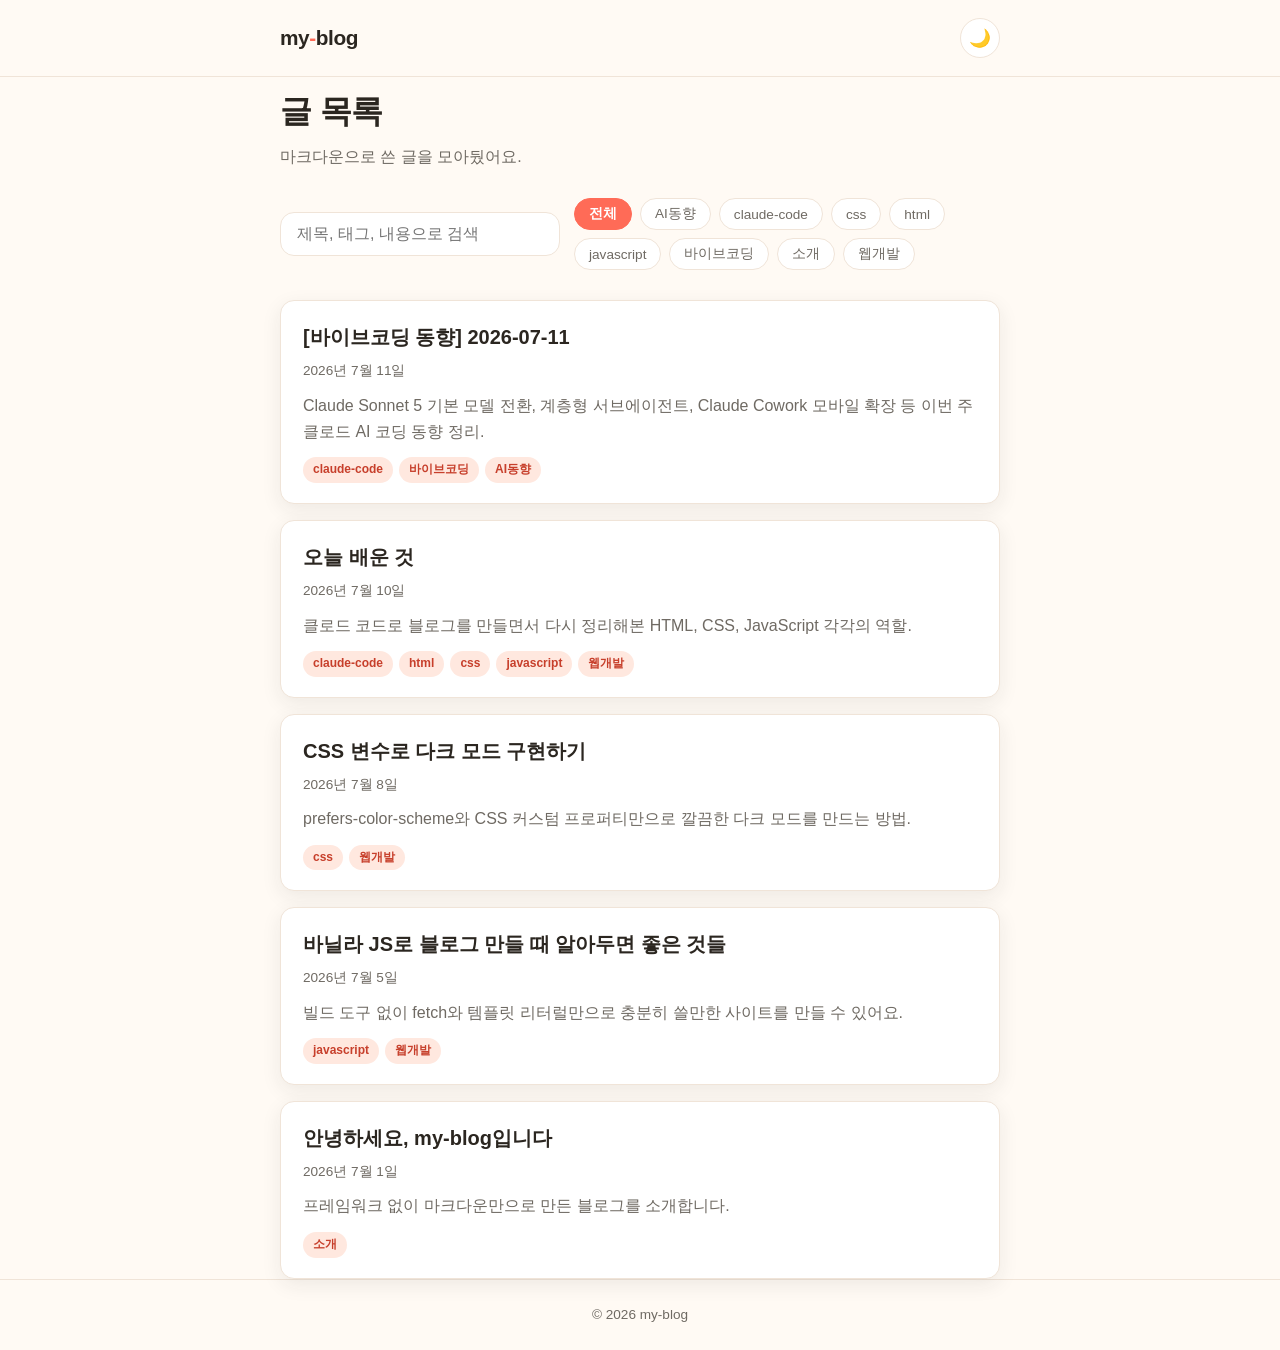
==== index.html @ 606b5c34 "Initial commit: static markdown blog Vanilla HTML/CSS/JS blog with client-side markdown rendering, t" ====
<!DOCTYPE html>
<html lang="ko">
<head>
  <meta charset="UTF-8" />
  <meta name="viewport" content="width=device-width, initial-scale=1.0" />
  <title>my-blog</title>
  <meta name="description" content="마크다운으로 쓴 글을 모아둔 블로그" />
  <link rel="stylesheet" href="css/style.css" />
  <link rel="stylesheet" id="hljs-theme-light" href="vendor/hljs-light.min.css" />
  <link rel="stylesheet" id="hljs-theme-dark" href="vendor/hljs-dark.min.css" />
</head>
<body>
  <header class="site-header">
    <div class="container">
      <a class="site-title" href="index.html">my<span class="dot">-</span>blog</a>
      <button id="theme-toggle" class="theme-toggle" type="button" aria-label="테마 전환">🌙</button>
    </div>
  </header>

  <main class="container">
    <h1 class="page-title">글 목록</h1>
    <p class="page-subtitle">마크다운으로 쓴 글을 모아뒀어요.</p>

    <div class="controls">
      <input
        id="search-input"
        class="search-input"
        type="search"
        placeholder="제목, 태그, 내용으로 검색"
      />
      <div id="tag-filters" class="tag-filters"></div>
    </div>

    <ul id="post-list" class="post-list"></ul>
    <p id="empty-state" class="empty-state" hidden>조건에 맞는 글이 없어요.</p>
  </main>

  <footer class="site-footer">
    <div class="container">© 2026 my-blog</div>
  </footer>

  <script src="vendor/marked.min.js"></script>
  <script src="vendor/highlight.min.js"></script>
  <script src="js/theme.js"></script>
  <script src="js/render.js"></script>
  <script src="js/search.js"></script>
  <script src="js/app.js"></script>
</body>
</html>
---- css/style.css ----
/* ===== Theme tokens ===== */
:root {
  --bg: #fffaf4;
  --surface: #ffffff;
  --surface-hover: #fff3ea;
  --text: #2b2620;
  --text-muted: #6f6a63;
  --border: #f0e4d8;
  --accent: #ff6b57;
  --accent-2: #12b8a6;
  --accent-contrast: #ffffff;
  --shadow: 0 6px 20px rgba(43, 38, 32, 0.08);
  --radius: 14px;
  --code-bg: #f6f1ea;
  --tag-bg: #ffe8df;
  --tag-text: #c73f2b;
}

@media (prefers-color-scheme: dark) {
  :root {
    --bg: #15171c;
    --surface: #1d2027;
    --surface-hover: #262a33;
    --text: #eee9e2;
    --text-muted: #a19c93;
    --border: #2c303a;
    --accent: #ff8a75;
    --accent-2: #35d6c2;
    --accent-contrast: #15171c;
    --shadow: 0 6px 24px rgba(0, 0, 0, 0.4);
    --code-bg: #12141a;
    --tag-bg: #3a2620;
    --tag-text: #ffb199;
  }
}

/* Manual toggle wins over system preference */
:root[data-theme="light"] {
  --bg: #fffaf4;
  --surface: #ffffff;
  --surface-hover: #fff3ea;
  --text: #2b2620;
  --text-muted: #6f6a63;
  --border: #f0e4d8;
  --accent: #ff6b57;
  --accent-2: #12b8a6;
  --accent-contrast: #ffffff;
  --shadow: 0 6px 20px rgba(43, 38, 32, 0.08);
  --code-bg: #f6f1ea;
  --tag-bg: #ffe8df;
  --tag-text: #c73f2b;
}

:root[data-theme="dark"] {
  --bg: #15171c;
  --surface: #1d2027;
  --surface-hover: #262a33;
  --text: #eee9e2;
  --text-muted: #a19c93;
  --border: #2c303a;
  --accent: #ff8a75;
  --accent-2: #35d6c2;
  --accent-contrast: #15171c;
  --shadow: 0 6px 24px rgba(0, 0, 0, 0.4);
  --code-bg: #12141a;
  --tag-bg: #3a2620;
  --tag-text: #ffb199;
}

/* ===== Reset ===== */
* {
  box-sizing: border-box;
}

html {
  color-scheme: light dark;
}

body {
  margin: 0;
  background: var(--bg);
  color: var(--text);
  font-family: -apple-system, BlinkMacSystemFont, "Segoe UI", Roboto,
    "Apple SD Gothic Neo", "Noto Sans KR", "Malgun Gothic", sans-serif;
  line-height: 1.65;
  -webkit-font-smoothing: antialiased;
  transition: background-color 0.2s ease, color 0.2s ease;
}

a {
  color: var(--accent);
  text-decoration: none;
}

a:hover {
  text-decoration: underline;
}

img {
  max-width: 100%;
  border-radius: var(--radius);
}

/* ===== Layout ===== */
.container {
  max-width: 760px;
  margin: 0 auto;
  padding: 0 20px;
}

.site-header {
  border-bottom: 1px solid var(--border);
  padding: 18px 0;
  position: sticky;
  top: 0;
  background: var(--bg);
  z-index: 10;
}

.site-header .container {
  display: flex;
  align-items: center;
  justify-content: space-between;
  gap: 12px;
}

.site-title {
  font-size: 1.3rem;
  font-weight: 800;
  color: var(--text);
  letter-spacing: -0.02em;
}

.site-title:hover {
  text-decoration: none;
  opacity: 0.85;
}

.site-title .dot {
  color: var(--accent);
}

.theme-toggle {
  border: 1px solid var(--border);
  background: var(--surface);
  color: var(--text);
  border-radius: 999px;
  width: 40px;
  height: 40px;
  font-size: 1.1rem;
  cursor: pointer;
  display: flex;
  align-items: center;
  justify-content: center;
  flex-shrink: 0;
  transition: background-color 0.15s ease, transform 0.15s ease;
}

.theme-toggle:hover {
  background: var(--surface-hover);
  transform: translateY(-1px);
}

main {
  padding: 32px 0 64px;
}

.page-title {
  font-size: 2rem;
  margin: 8px 0 6px;
  letter-spacing: -0.02em;
}

.page-subtitle {
  color: var(--text-muted);
  margin: 0 0 28px;
}

/* ===== Controls (search + tags) ===== */
.controls {
  display: flex;
  flex-direction: column;
  gap: 14px;
  margin-bottom: 30px;
}

.search-input {
  width: 100%;
  padding: 12px 16px;
  border-radius: var(--radius);
  border: 1px solid var(--border);
  background: var(--surface);
  color: var(--text);
  font-size: 1rem;
}

.search-input:focus {
  outline: 2px solid var(--accent);
  outline-offset: 1px;
}

.tag-filters {
  display: flex;
  flex-wrap: wrap;
  gap: 8px;
}

.tag-pill {
  border: 1px solid var(--border);
  background: var(--surface);
  color: var(--text-muted);
  border-radius: 999px;
  padding: 6px 14px;
  font-size: 0.85rem;
  cursor: pointer;
  transition: all 0.15s ease;
}

.tag-pill:hover {
  background: var(--surface-hover);
}

.tag-pill.active {
  background: var(--accent);
  border-color: var(--accent);
  color: var(--accent-contrast);
  font-weight: 600;
}

/* ===== Post list ===== */
.post-list {
  display: flex;
  flex-direction: column;
  gap: 16px;
  list-style: none;
  margin: 0;
  padding: 0;
}

.post-card {
  background: var(--surface);
  border: 1px solid var(--border);
  border-radius: var(--radius);
  padding: 20px 22px;
  box-shadow: var(--shadow);
  transition: transform 0.15s ease, border-color 0.15s ease;
}

.post-card:hover {
  transform: translateY(-2px);
  border-color: var(--accent);
}

.post-card a.post-card-link {
  color: var(--text);
  text-decoration: none;
}

.post-card-title {
  font-size: 1.25rem;
  font-weight: 700;
  margin: 0 0 6px;
}

.post-meta {
  color: var(--text-muted);
  font-size: 0.85rem;
  margin-bottom: 10px;
}

.post-excerpt {
  color: var(--text-muted);
  margin: 0 0 12px;
}

.post-tags {
  display: flex;
  flex-wrap: wrap;
  gap: 6px;
}

.tag-badge {
  background: var(--tag-bg);
  color: var(--tag-text);
  border-radius: 999px;
  padding: 3px 10px;
  font-size: 0.75rem;
  font-weight: 600;
}

.empty-state {
  color: var(--text-muted);
  text-align: center;
  padding: 40px 0;
}

/* ===== Single post ===== */
.post-header {
  margin-bottom: 28px;
}

.back-link {
  display: inline-block;
  margin-bottom: 18px;
  font-size: 0.9rem;
  color: var(--text-muted);
}

.post-header .post-card-title {
  font-size: 2rem;
  margin-bottom: 10px;
}

.post-content {
  font-size: 1.05rem;
}

.post-content h1,
.post-content h2,
.post-content h3 {
  letter-spacing: -0.01em;
  margin-top: 2em;
}

.post-content p {
  margin: 1.1em 0;
}

.post-content blockquote {
  margin: 1.4em 0;
  padding: 4px 20px;
  border-left: 4px solid var(--accent-2);
  background: var(--surface);
  border-radius: 0 var(--radius) var(--radius) 0;
  color: var(--text-muted);
}

.post-content code {
  background: var(--code-bg);
  padding: 2px 6px;
  border-radius: 6px;
  font-size: 0.9em;
}

.post-content pre {
  background: var(--code-bg);
  border-radius: var(--radius);
  padding: 16px;
  overflow-x: auto;
  border: 1px solid var(--border);
}

.post-content pre code {
  background: none;
  padding: 0;
}

.post-content ul,
.post-content ol {
  padding-left: 1.4em;
}

.post-content hr {
  border: none;
  border-top: 1px solid var(--border);
  margin: 2.5em 0;
}

/* ===== Footer ===== */
.site-footer {
  border-top: 1px solid var(--border);
  color: var(--text-muted);
  font-size: 0.85rem;
  text-align: center;
  padding: 24px 0;
}

/* ===== Responsive ===== */
@media (min-width: 640px) {
  .controls {
    flex-direction: row;
    align-items: center;
  }

  .search-input {
    max-width: 280px;
  }
}

@media (max-width: 480px) {
  .page-title {
    font-size: 1.6rem;
  }

  .post-header .post-card-title {
    font-size: 1.5rem;
  }

  .post-card {
    padding: 16px;
  }
}
---- vendor/hljs-light.min.css ----
pre code.hljs{display:block;overflow-x:auto;padding:1em}code.hljs{padding:3px 5px}/*!
  Theme: GitHub
  Description: Light theme as seen on github.com
  Author: github.com
  Maintainer: @Hirse
  Updated: 2021-05-15

  Outdated base version: https://github.com/primer/github-syntax-light
  Current colors taken from GitHub's CSS
*/.hljs{color:#24292e;background:#fff}.hljs-doctag,.hljs-keyword,.hljs-meta .hljs-keyword,.hljs-template-tag,.hljs-template-variable,.hljs-type,.hljs-variable.language_{color:#d73a49}.hljs-title,.hljs-title.class_,.hljs-title.class_.inherited__,.hljs-title.function_{color:#6f42c1}.hljs-attr,.hljs-attribute,.hljs-literal,.hljs-meta,.hljs-number,.hljs-operator,.hljs-selector-attr,.hljs-selector-class,.hljs-selector-id,.hljs-variable{color:#005cc5}.hljs-meta .hljs-string,.hljs-regexp,.hljs-string{color:#032f62}.hljs-built_in,.hljs-symbol{color:#e36209}.hljs-code,.hljs-comment,.hljs-formula{color:#6a737d}.hljs-name,.hljs-quote,.hljs-selector-pseudo,.hljs-selector-tag{color:#22863a}.hljs-subst{color:#24292e}.hljs-section{color:#005cc5;font-weight:700}.hljs-bullet{color:#735c0f}.hljs-emphasis{color:#24292e;font-style:italic}.hljs-strong{color:#24292e;font-weight:700}.hljs-addition{color:#22863a;background-color:#f0fff4}.hljs-deletion{color:#b31d28;background-color:#ffeef0}
---- vendor/hljs-dark.min.css ----
pre code.hljs{display:block;overflow-x:auto;padding:1em}code.hljs{padding:3px 5px}/*!
  Theme: GitHub Dark
  Description: Dark theme as seen on github.com
  Author: github.com
  Maintainer: @Hirse
  Updated: 2021-05-15

  Outdated base version: https://github.com/primer/github-syntax-dark
  Current colors taken from GitHub's CSS
*/.hljs{color:#c9d1d9;background:#0d1117}.hljs-doctag,.hljs-keyword,.hljs-meta .hljs-keyword,.hljs-template-tag,.hljs-template-variable,.hljs-type,.hljs-variable.language_{color:#ff7b72}.hljs-title,.hljs-title.class_,.hljs-title.class_.inherited__,.hljs-title.function_{color:#d2a8ff}.hljs-attr,.hljs-attribute,.hljs-literal,.hljs-meta,.hljs-number,.hljs-operator,.hljs-selector-attr,.hljs-selector-class,.hljs-selector-id,.hljs-variable{color:#79c0ff}.hljs-meta .hljs-string,.hljs-regexp,.hljs-string{color:#a5d6ff}.hljs-built_in,.hljs-symbol{color:#ffa657}.hljs-code,.hljs-comment,.hljs-formula{color:#8b949e}.hljs-name,.hljs-quote,.hljs-selector-pseudo,.hljs-selector-tag{color:#7ee787}.hljs-subst{color:#c9d1d9}.hljs-section{color:#1f6feb;font-weight:700}.hljs-bullet{color:#f2cc60}.hljs-emphasis{color:#c9d1d9;font-style:italic}.hljs-strong{color:#c9d1d9;font-weight:700}.hljs-addition{color:#aff5b4;background-color:#033a16}.hljs-deletion{color:#ffdcd7;background-color:#67060c}
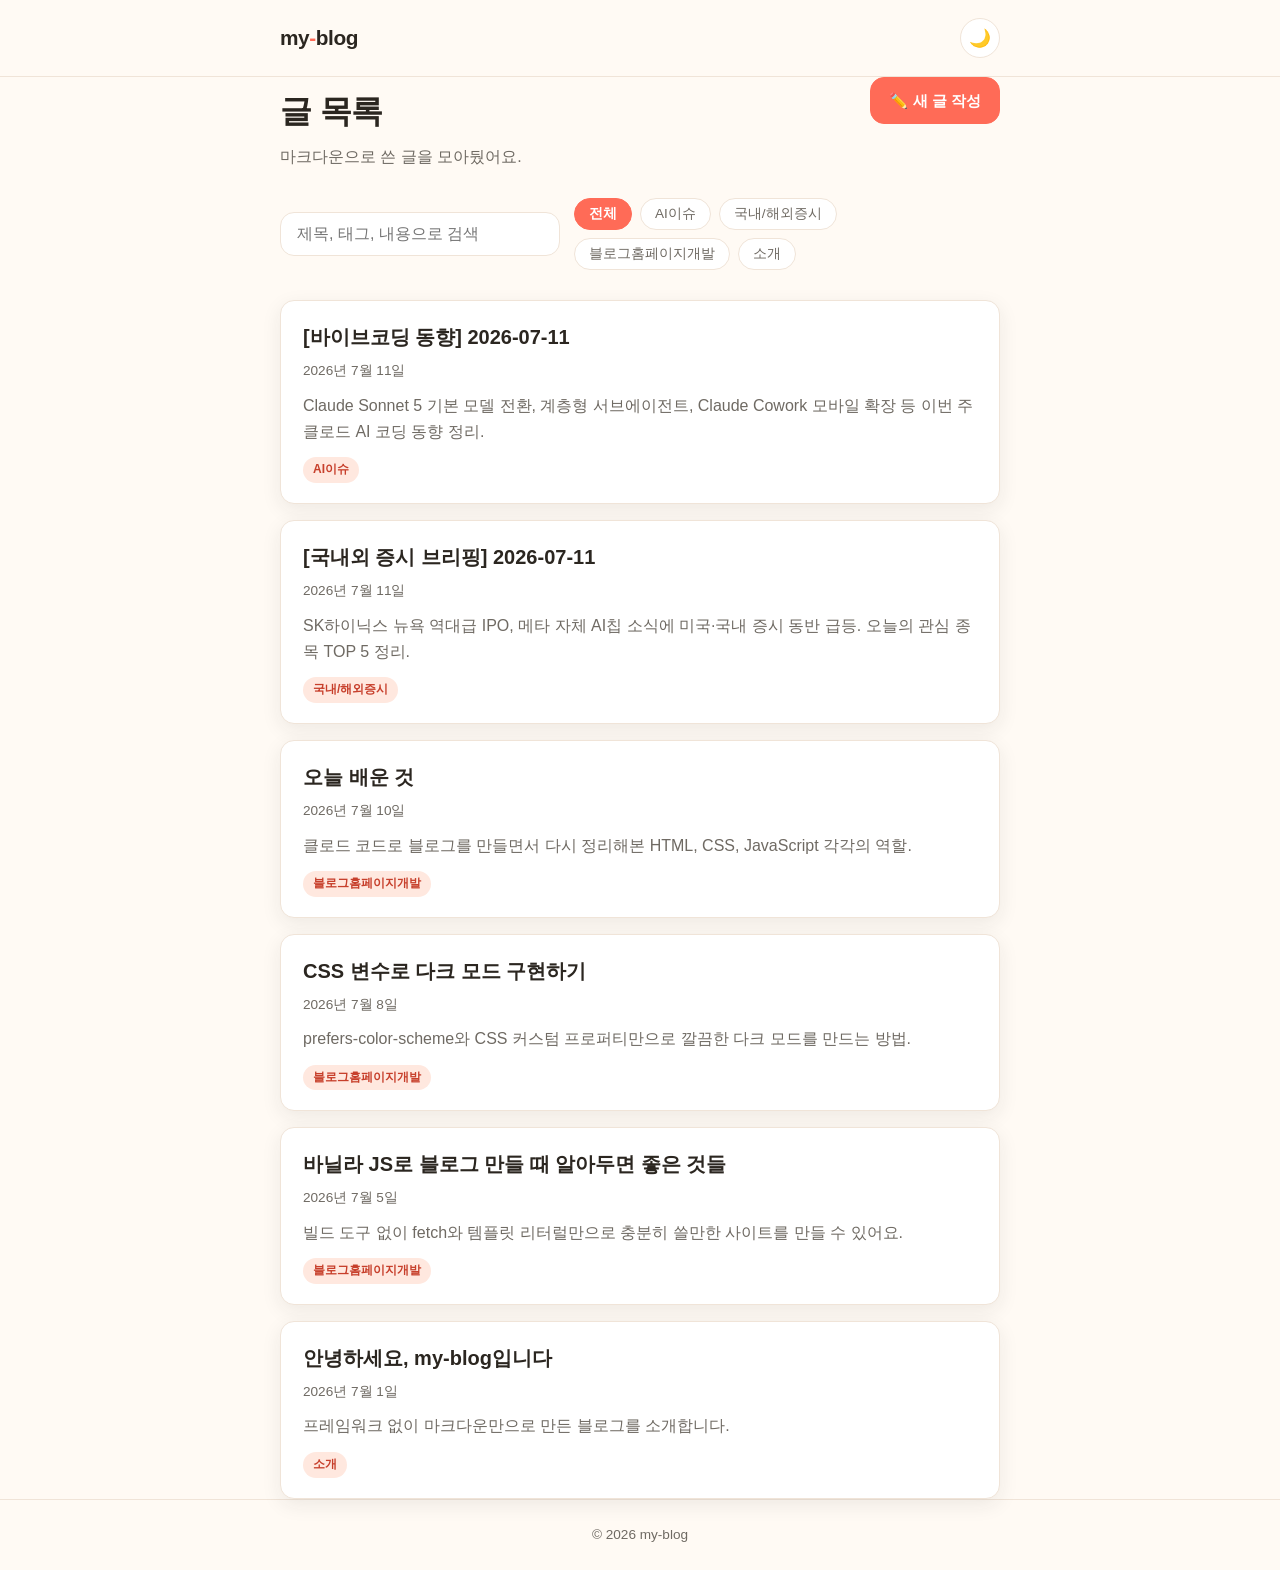
==== commit 66e10ae4: "Add browser-based post editor (create/edit/delete via GitHub API) Since the site has no backend, wri" ====
--- a/index.html
+++ b/index.html
@@ -18,8 +18,13 @@
   </header>
 
   <main class="container">
-    <h1 class="page-title">글 목록</h1>
-    <p class="page-subtitle">마크다운으로 쓴 글을 모아뒀어요.</p>
+    <div class="page-title-row">
+      <div>
+        <h1 class="page-title">글 목록</h1>
+        <p class="page-subtitle">마크다운으로 쓴 글을 모아뒀어요.</p>
+      </div>
+      <a href="write.html" class="btn btn-primary new-post-btn">✏️ 새 글 작성</a>
+    </div>
 
     <div class="controls">
       <input
--- a/css/style.css
+++ b/css/style.css
@@ -375,6 +375,154 @@
   padding: 24px 0;
 }
 
+/* ===== Buttons ===== */
+.btn {
+  display: inline-flex;
+  align-items: center;
+  gap: 6px;
+  border: 1px solid var(--border);
+  border-radius: var(--radius);
+  padding: 10px 18px;
+  font-size: 0.95rem;
+  font-weight: 600;
+  cursor: pointer;
+  text-decoration: none;
+  transition: transform 0.15s ease, opacity 0.15s ease;
+}
+
+.btn:hover {
+  text-decoration: none;
+  transform: translateY(-1px);
+}
+
+.btn:disabled {
+  cursor: not-allowed;
+  opacity: 0.6;
+  transform: none;
+}
+
+.btn-primary {
+  background: var(--accent);
+  border-color: var(--accent);
+  color: var(--accent-contrast);
+}
+
+.btn-secondary {
+  background: var(--surface);
+  color: var(--text);
+}
+
+.btn-danger {
+  background: var(--surface);
+  border-color: #e05a4a;
+  color: #e05a4a;
+}
+
+.btn-danger:hover {
+  background: #e05a4a;
+  color: #fff;
+}
+
+/* ===== Post list header with "new post" button ===== */
+.page-title-row {
+  display: flex;
+  align-items: flex-start;
+  justify-content: space-between;
+  gap: 12px;
+  flex-wrap: wrap;
+}
+
+.new-post-btn {
+  flex-shrink: 0;
+  white-space: nowrap;
+}
+
+/* ===== Post detail actions (edit/delete) ===== */
+.post-actions {
+  display: flex;
+  gap: 10px;
+  margin-top: 32px;
+  padding-top: 20px;
+  border-top: 1px solid var(--border);
+}
+
+/* ===== Write/edit form ===== */
+.token-box {
+  background: var(--surface);
+  border: 1px solid var(--border);
+  border-radius: var(--radius);
+  padding: 16px 18px;
+  margin-bottom: 24px;
+}
+
+.token-status {
+  margin: 0 0 10px;
+  font-weight: 600;
+}
+
+.token-row {
+  display: flex;
+  flex-direction: column;
+  gap: 10px;
+}
+
+.help-text {
+  color: var(--text-muted);
+  font-size: 0.8rem;
+  margin: 10px 0 0;
+  line-height: 1.5;
+}
+
+.help-text code {
+  background: var(--code-bg);
+  padding: 1px 5px;
+  border-radius: 4px;
+}
+
+.post-form {
+  display: flex;
+  flex-direction: column;
+  gap: 6px;
+}
+
+.field-label {
+  font-weight: 600;
+  font-size: 0.9rem;
+  margin: 14px 0 2px;
+}
+
+.text-input {
+  width: 100%;
+  padding: 12px 14px;
+  border-radius: var(--radius);
+  border: 1px solid var(--border);
+  background: var(--surface);
+  color: var(--text);
+  font-size: 1rem;
+  font-family: inherit;
+}
+
+.text-input:focus {
+  outline: 2px solid var(--accent);
+  outline-offset: 1px;
+}
+
+.textarea-input {
+  resize: vertical;
+  line-height: 1.6;
+}
+
+.post-form .btn-primary {
+  margin-top: 20px;
+  align-self: flex-start;
+}
+
+.form-status {
+  color: var(--accent-2);
+  font-weight: 600;
+  min-height: 1.4em;
+}
+
 /* ===== Responsive ===== */
 @media (min-width: 640px) {
   .controls {
@@ -385,6 +533,14 @@
   .search-input {
     max-width: 280px;
   }
+
+  .token-row {
+    flex-direction: row;
+  }
+
+  .token-row .text-input {
+    flex: 1;
+  }
 }
 
 @media (max-width: 480px) {
